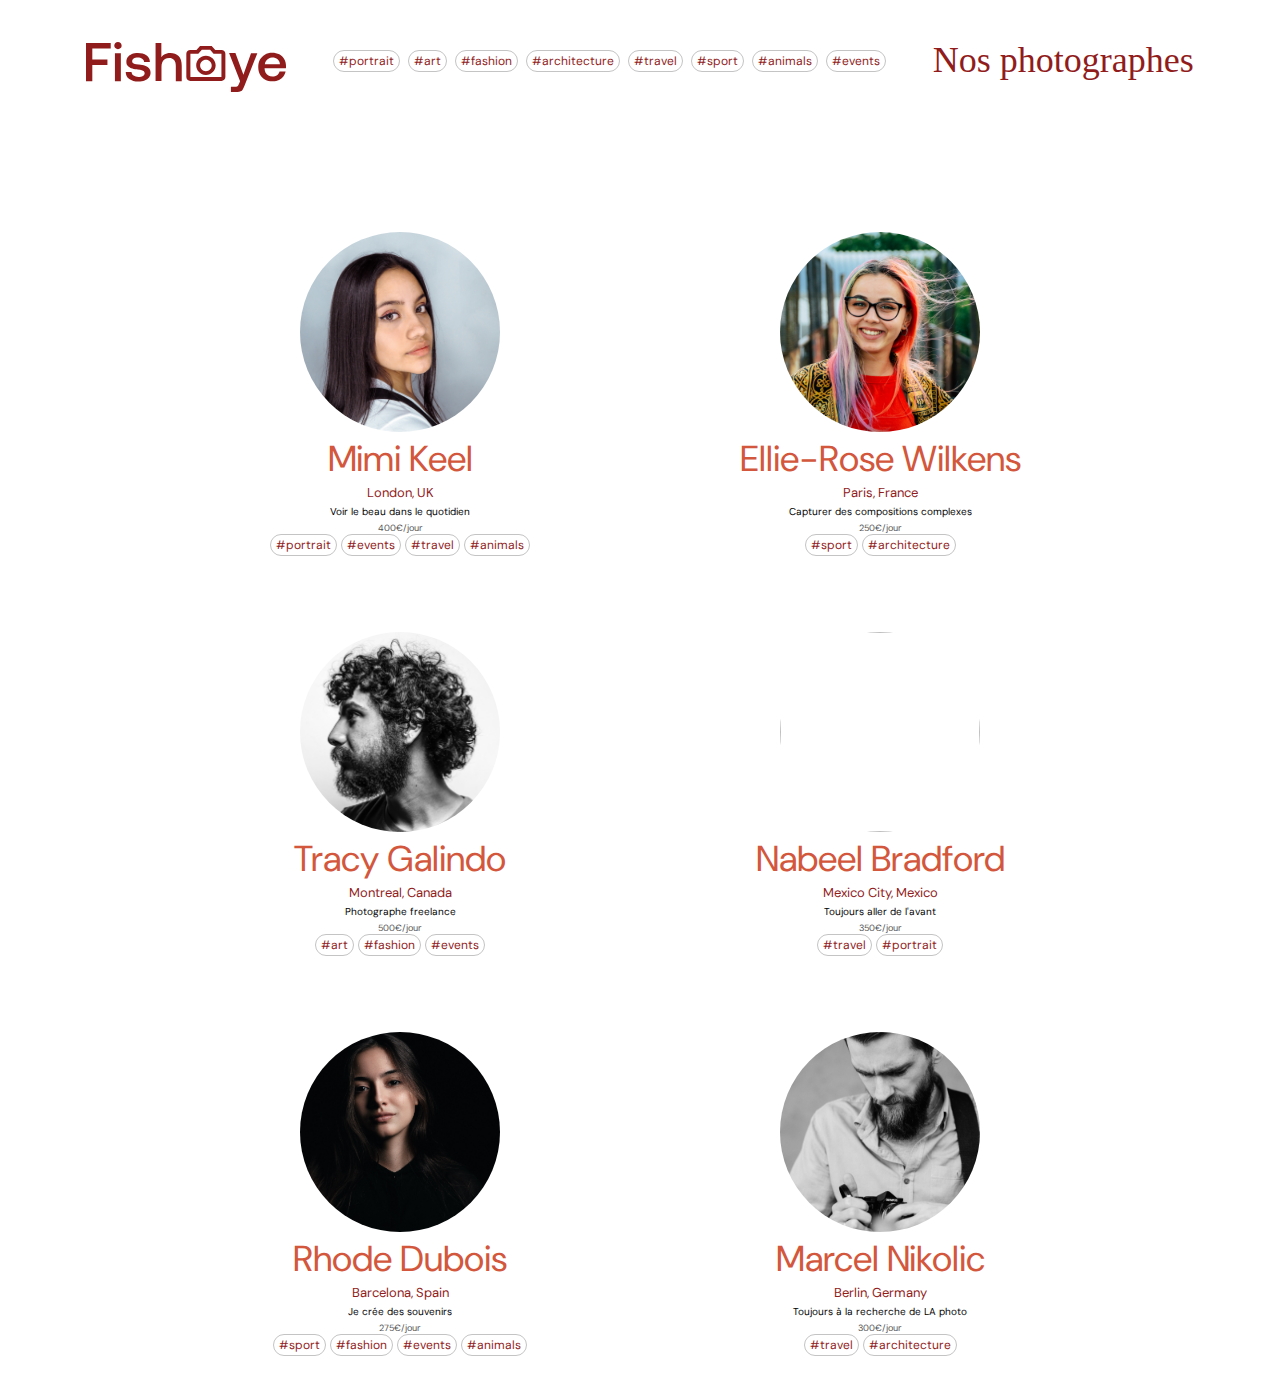
==== index.html @ f1482f27 "Ajout viewer" ====
<!DOCTYPE html>

<html>
  <head>
    <meta charset="utf-8" />
    <meta http-equiv="X-UA-Compatible" content="IE=edge" />
    <title>FishEye</title>
    <meta name="description" content="" />
    <meta
      name="viewport"
      content="user-scalable=no, initial-scale=1, maximum-scale=1, minimum-scale=1, width=device-width, height=device-height, target-densitydpi=device-dpi"
    />
    <link rel="preconnect" href="https://fonts.gstatic.com" />
    <link
      href="https://fonts.googleapis.com/css2?family=DM+Sans:ital,wght@0,400;0,700;1,400&display=swap"
      rel="stylesheet"
    />
    <link rel="stylesheet" href="style/style.css" />
    <link id="json" rel="json" href="data.json" />
    <script src="js/script.js"></script>
    <script type="text/javascript" src="js/scroll.js" async></script>
  </head>
  <body>
    <header>
      <a id="logo" href="index.html"><img src="img/logo.svg" alt="Logo" /></a>
      <nav aria-label="photographer categories" class="categories">
        <a href="#portrait" class="filters" value="portrait">#portrait</a>
        <a href="#art" class="filters" value="art">#art</a>
        <a href="#fashion" class="filters" value="fashion">#fashion</a>
        <a href="#architecture" class="filters" value="architecture"
          >#architecture</a
        >
        <a href="#travel" class="filters" value="travel">#travel</a>
        <a href="#sport" class="filters" value="sport">#sport</a>
        <a href="#animals" class="filters" value="animals">#animals</a>
        <a href="#events" class="filters" value="events">#events</a>
      </nav>
      <h1 id="title">Nos photographes</h1>
      <button id="return" class="return hidden" alt="Retour à l'accueil">
        Passer au contenu
      </button>
    </header>
    <main>
      <div id="resultDiv"></div>
    </main>
  </body>
</html>
---- style/style.css ----
html,
body,
div,
span,
applet,
object,
iframe,
h1,
h2,
h3,
h4,
h5,
h6,
p,
blockquote,
pre,
a,
abbr,
acronym,
address,
big,
cite,
code,
del,
dfn,
em,
img,
ins,
kbd,
q,
s,
samp,
small,
strike,
strong,
sub,
sup,
tt,
var,
b,
u,
i,
center,
dl,
dt,
dd,
ol,
ul,
li,
fieldset,
form,
label,
legend,
table,
caption,
tbody,
tfoot,
thead,
tr,
th,
td,
article,
aside,
canvas,
details,
embed,
figure,
figcaption,
footer,
header,
hgroup,
menu,
nav,
output,
ruby,
section,
summary,
time,
mark,
audio,
video {
  margin: 0;
  padding: 0;
  border: 0;
  font-size: 100%;
  font: inherit;
  vertical-align: baseline;
}

/* HTML5 display-role reset for older browsers */
article,
aside,
details,
figcaption,
figure,
footer,
header,
hgroup,
menu,
nav,
section {
  display: block;
}

body {
  line-height: 1;
}

ol,
ul {
  list-style: none;
}

blockquote,
q {
  quotes: none;
}

blockquote:before,
blockquote:after,
q:before,
q:after {
  content: "";
  content: none;
}

table {
  border-collapse: collapse;
  border-spacing: 0;
}

* {
  font-family: "DM Sans", sans-serif;
}

body {
  margin: 0;
}

header {
  display: flex;
  flex-wrap: wrap;
  height: 150px;
  justify-content: space-around;
  margin-top: 42px;
}

nav {
  line-height: 36px;
  align-items: center;
}

#return {
  height: fit-content;
  position: fixed;
  left: 50%;
  top: 50px;
  transform: translate(-50%, -50%);
  font-size: 25px;
  background: #db8876;
  color: black;
}
#return:hover {
  background: #911c1c;
}

button,
.btn-modal,
.btn-submit,
.filters {
  font-family: "DM Sans", sans-serif;
  cursor: pointer;
  color: #911c1c;
  background: none;
  border: 0.5px solid #c4c4c4;
  box-sizing: content-box;
  border-radius: 11px;
  margin: 2px;
  padding: 2px 5px;
  text-decoration: none;
  font-size: 12px;
}
button:hover, button:focus,
.btn-modal:hover,
.btn-submit:hover,
.btn-modal:focus,
.btn-submit:focus,
.filters:hover,
.filters:focus {
  color: #fafafa;
  background: #911c1c;
}

#title {
  color: #911c1c;
  font-size: 36px;
}

#resultDiv {
  display: flex;
  flex-wrap: wrap;
  justify-content: center;
  align-content: space-around;
}

.photographerCard {
  margin: 40px;
  display: flex;
  flex-direction: column;
  min-width: 400px;
  max-width: 500px;
  opacity: 1;
  -webkit-transition: opacity 0.4s ease-in;
  -moz-transition: opacity 0.4s ease-in;
  -o-transition: opacity 0.4s ease-in;
  transition: opacity 0.4s ease-in;
}
.photographerCard a {
  text-decoration: none;
  transition: all 400ms;
}
.photographerCard a:hover {
  filter: brightness(0.8);
}
.photographerCard a:hover img {
  transition: all 400ms;
  transform: scale(0.9);
}
.photographerCard * {
  text-align: center;
}
.photographerCard h2 {
  color: #d3573c;
  font-size: 36px;
  line-height: 47px;
}
.photographerCard p {
  font-size: 10px;
  line-height: 13px;
  margin: 2px;
}
.photographerCard p:first-of-type {
  color: #911c1c;
  font-size: 13px;
  line-height: 17px;
}
.photographerCard p:last-of-type {
  color: #525252;
  font-size: 9px;
  line-height: 12px;
}

.profilpic {
  width: 200px;
  height: 200px;
  object-fit: cover;
  border-radius: 50%;
}

.hideCard {
  opacity: 0;
  max-width: 0;
  min-width: 0;
  max-height: 0;
  margin: 0;
  z-index: -2;
  -webkit-transition: opacity 0.4s ease-in;
  -moz-transition: opacity 0.4s ease-in;
  -o-transition: opacity 0.4s ease-in;
  transition: opacity 0.4s ease-in;
}
.hideCard * {
  opacity: 0;
  max-width: 0;
  max-height: 0;
}

.hidden {
  display: none;
}

@media screen and (max-width: 480px) {
  #logo img {
    width: 150px;
    height: 37.5px;
    vertical-align: middle;
    line-height: 50px;
  }

  #title {
    font-size: 14px;
    vertical-align: middle;
    line-height: 50px;
  }

  nav {
    width: 90%;
    margin: auto;
    display: flex;
    flex-wrap: wrap;
    justify-content: center;
  }

  #removeFilters {
    top: 200px;
  }
}
@media screen and (max-width: 1057px) {
  #title {
    order: 1;
  }

  nav {
    order: 2;
  }

  .photographerCard {
    min-width: 200px;
  }
}
body {
  width: 90%;
  margin: auto;
}

#photographerHeader {
  justify-content: initial;
}

#profil {
  display: flex;
  justify-content: space-between;
  background-color: #fafafa;
  border-radius: 5px;
  padding: 25px;
  max-width: 1920px;
}

#description {
  min-width: 50%;
  display: flex;
  flex-direction: column;
  justify-content: space-between;
}
#description h3 {
  font-size: 24px;
  line-height: 31px;
  color: #911c1c;
}
#description h4 {
  font-size: 18px;
  line-height: 23px;
  color: #525252;
}

#contact {
  display: flex;
  justify-content: space-between;
}
#contact h1 {
  font-size: 64px;
  line-height: 83px;
  margin-right: 10px;
  color: #d3573c;
}

.btn-modal, .btn-submit,
select {
  min-width: 170px;
  height: 70px;
  justify-content: center;
  font-size: 20px;
  line-height: 26px;
  display: block;
  background-color: #911c1c;
  color: #fafafa;
  box-sizing: border-box;
  margin: 5px;
  border-radius: 5px;
}

select {
  padding: 15px;
  appearance: none;
  outline: none;
  border: none;
}

#trier {
  position: relative;
  display: flex;
  align-items: center;
  margin: 15px 0;
  width: fit-content;
}

#arrow {
  position: absolute;
  top: 34px;
  right: 25px;
}

.media {
  width: 350px;
  height: 300px;
  object-fit: cover;
  border-radius: 5px;
}

.mediaCard {
  display: flex;
  flex-direction: column;
  width: 350px;
  margin: 30px;
  cursor: pointer;
}

#photo {
  display: flex;
  flex-wrap: wrap;
}

.photoDescription {
  display: flex;
  flex-direction: row;
  justify-content: space-between;
}
.photoDescription * {
  color: #911c1c;
  font-size: 24px;
  line-height: 31px;
}

.likesCount {
  display: flex;
}

i {
  margin: 0 3px;
}

.hidden {
  display: none;
}

.contact-form {
  background: #db8876;
  padding: 1% 2%;
  border-radius: 5px;
  z-index: 50;
  position: absolute;
  top: 50%;
  left: 50%;
  transform: translate(-50%, -50%);
}
.contact-form h1 {
  font-size: 64px;
  line-height: 83px;
}

label {
  font-size: 36px;
  line-height: 47px;
}

input,
textarea {
  font-size: 36px;
  line-height: 47px;
}

.text-control {
  width: 600px;
  line-height: 48px;
}

#croix {
  text-decoration: none;
}

#close-modal {
  text-decoration: none;
  background: none;
  border: none;
  position: absolute;
  top: 25px;
  right: 25px;
}

.btn-submit {
  border: none;
  margin: 10px 0 20px 0;
}

#container {
  position: fixed;
  top: 0;
  left: 0;
  height: 100%;
  width: 100%;
  display: none;
}
#container img {
  cursor: pointer;
}
#container video {
  max-height: 80%;
  max-width: 80%;
}

#croixviewer,
#flechegauche,
#flechedroite {
  z-index: 999;
  color: red;
  position: fixed;
}

#croixviewer {
  top: 50px;
  right: 50px;
}

#flechegauche {
  top: 50%;
  left: 50px;
}

#flechedroite {
  top: 50%;
  right: 50px;
}

#container.active {
  display: flex;
  justify-content: center;
  align-items: center;
  background-color: white;
  width: 100%;
  height: 100%;
}

#viewer {
  display: flex;
  flex-direction: column;
  z-index: 100;
  margin: auto;
  max-width: 80%;
  justify-content: center;
  align-items: center;
}
#viewer img,
#viewer video {
  max-width: 80vh;
  max-height: 80vh;
  object-fit: cover;
  border-radius: 5px;
}
#viewer p {
  align-self: flex-start;
  font-size: 24px;
  line-height: 31px;
  color: #911c1c;
}

@media screen and (max-width: 1000px) {
  header {
    height: initial;
  }

  #profil {
    padding: 0;
    margin: 20px 0;
  }

  #contact h1 {
    font-size: 36px;
    line-height: initial;
  }

  #description h3,
#description h4 {
    font-size: 13px;
    line-height: 17px;
  }

  #btn-modal {
    position: fixed;
    left: 50%;
    bottom: 5%;
    transform: translate(-50%, -50%);
    font-size: 18px;
    height: initial;
  }

  .profilpic {
    width: 100px;
    height: 100px;
  }

  #tags {
    margin: 15px 0 0 0;
  }
  #tags a {
    font-size: 13px;
    line-height: 17px;
  }

  #trier {
    display: none;
  }

  .media {
    margin: 0;
    height: 190px;
    width: 100%;
  }

  #return {
    display: none;
  }

  .filters {
    font-size: 12px;
    line-height: 16px;
    padding: 0 5px;
  }
}

/*# sourceMappingURL=style.css.map */
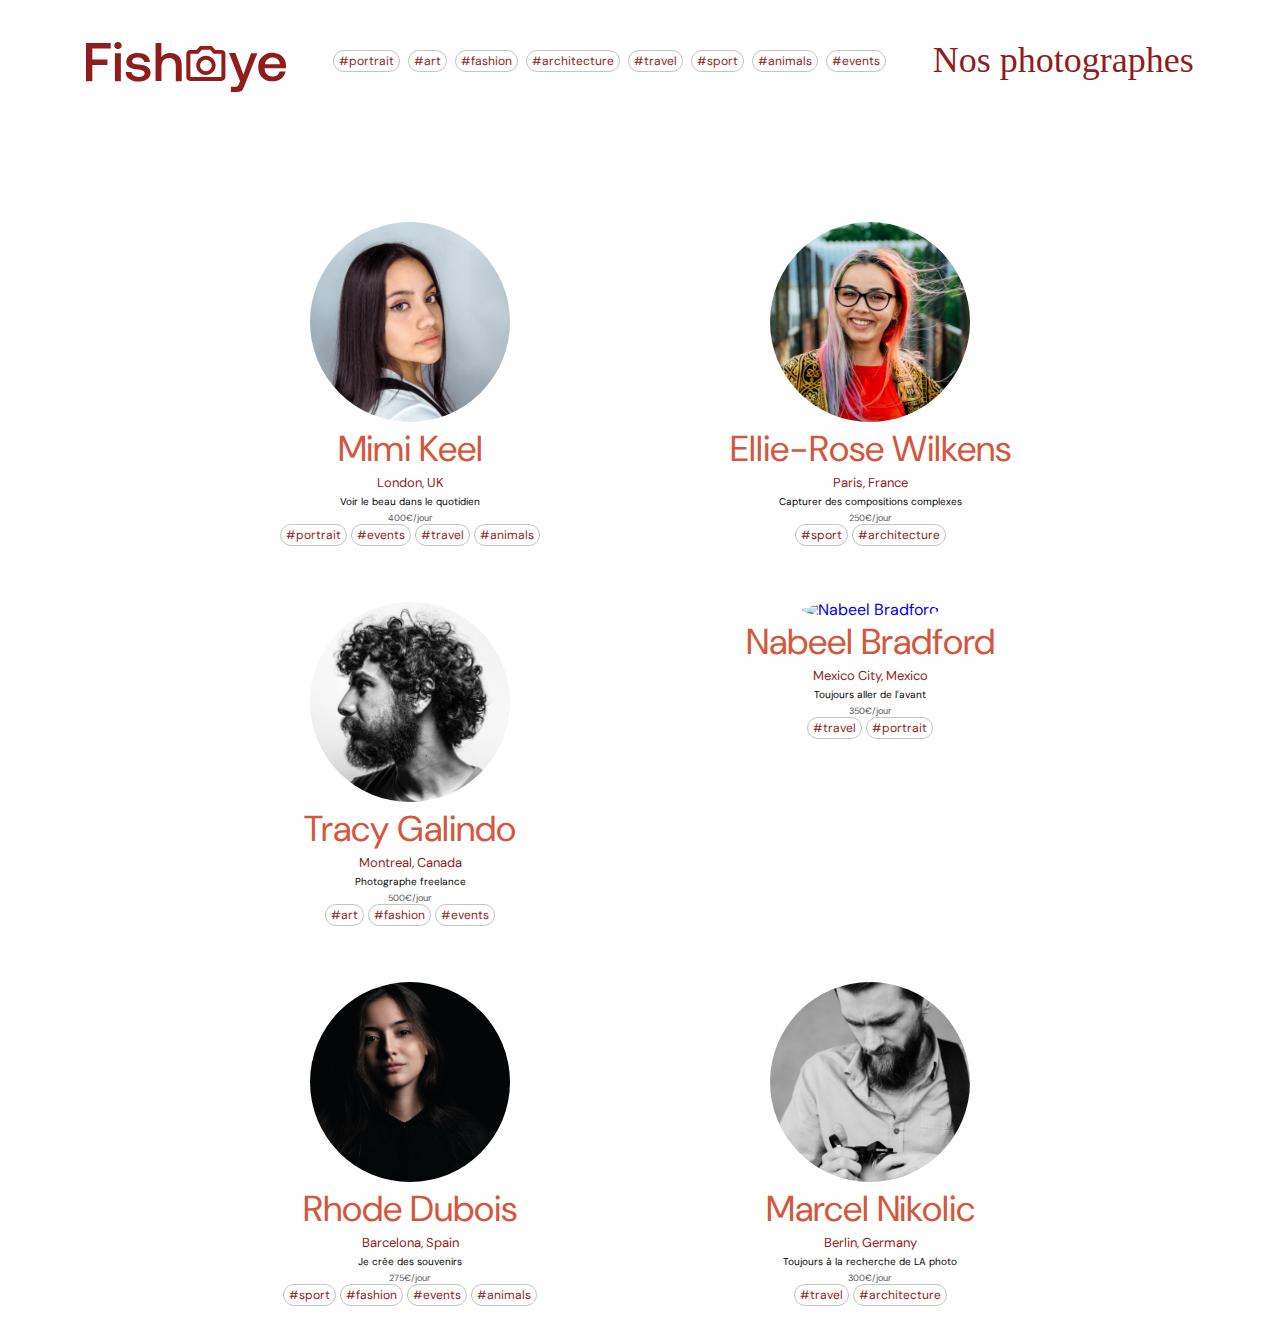
==== commit 937d988a: "ajout de l'accessibilité" ====
--- a/index.html
+++ b/index.html
@@ -1,8 +1,9 @@
 <!DOCTYPE html>
 
-<html>
+<html lang="FR">
   <head>
     <meta charset="utf-8" />
+
     <meta http-equiv="X-UA-Compatible" content="IE=edge" />
     <title>FishEye</title>
     <meta name="description" content="" />
--- a/style/style.css
+++ b/style/style.css
@@ -458,6 +458,13 @@
   line-height: 83px;
 }
 
+input,
+textarea {
+  border-radius: 5px;
+  padding: 10px;
+  border: none;
+}
+
 label {
   font-size: 36px;
   line-height: 47px;
@@ -511,7 +518,7 @@
 #croixviewer,
 #flechegauche,
 #flechedroite {
-  z-index: 999;
+  z-index: 9999;
   color: red;
   position: fixed;
 }
@@ -523,12 +530,12 @@
 
 #flechegauche {
   top: 50%;
-  left: 50px;
+  left: 75px;
 }
 
 #flechedroite {
   top: 50%;
-  right: 50px;
+  right: 75px;
 }
 
 #container.active {
@@ -551,7 +558,6 @@
 }
 #viewer img,
 #viewer video {
-  max-width: 80vh;
   max-height: 80vh;
   object-fit: cover;
   border-radius: 5px;
@@ -563,6 +569,40 @@
   color: #911c1c;
 }
 
+.footer {
+  position: fixed;
+  display: flex;
+  bottom: 0;
+  right: 15px;
+  background: #db8876;
+  border-radius: 5px 5px 0 0;
+  width: 370px;
+  justify-content: space-around;
+  padding: 15px;
+}
+.footer div {
+  display: flex;
+}
+.footer div p {
+  font-weight: 500;
+  font-size: 24px;
+  line-height: 31px;
+  text-align: right;
+}
+.footer p {
+  font-weight: 500;
+  font-size: 24px;
+  line-height: 31px;
+  text-align: right;
+}
+
+.loved i {
+  transition: all 400ms;
+  transform: scale(1.1);
+  color: green;
+  z-index: -1;
+}
+
 @media screen and (max-width: 1000px) {
   header {
     height: initial;
@@ -578,10 +618,38 @@
     line-height: initial;
   }
 
+  #description {
+    height: 154px;
+  }
   #description h3,
 #description h4 {
     font-size: 13px;
     line-height: 17px;
+  }
+
+  #profil .profilpic {
+    width: 100px;
+    height: 100px;
+  }
+
+  .mediaCard {
+    width: initial;
+    margin: 0;
+  }
+
+  .photoDescription p,
+.photoDescription i {
+    font-size: 14px;
+    line-height: 18px;
+    margin: 10px 2px;
+  }
+
+  .likesCount * {
+    font-weight: bold;
+  }
+
+  .footer {
+    display: none;
   }
 
   #btn-modal {
@@ -593,11 +661,6 @@
     height: initial;
   }
 
-  .profilpic {
-    width: 100px;
-    height: 100px;
-  }
-
   #tags {
     margin: 15px 0 0 0;
   }
@@ -625,6 +688,60 @@
     line-height: 16px;
     padding: 0 5px;
   }
+
+  #viewer img,
+#viewer video {
+    width: 95%;
+    height: auto;
+  }
+  #viewer p {
+    font-size: 14px;
+    line-height: 18px;
+    margin: 5px 2.5%;
+  }
+
+  #container,
+img {
+    width: 13px;
+    height: 13px;
+  }
+
+  #flechegauche {
+    left: 15px;
+  }
+
+  #flechedroite {
+    right: 15px;
+  }
+
+  .contact-form {
+    z-index: 999;
+    position: fixed;
+    width: 100%;
+    height: 100%;
+  }
+  .contact-form h1 {
+    width: 95%;
+    margin: 10px auto;
+    font-size: 36px;
+    line-height: 47px;
+  }
+
+  #close-modal {
+    position: fixed;
+  }
+
+  #reserve * {
+    width: 93%;
+    margin: 10px auto;
+    font-size: 24px;
+    line-height: 31px;
+  }
+
+  #btn-submit {
+    width: 170px;
+    height: 35px;
+  }
 }
 
 /*# sourceMappingURL=style.css.map */
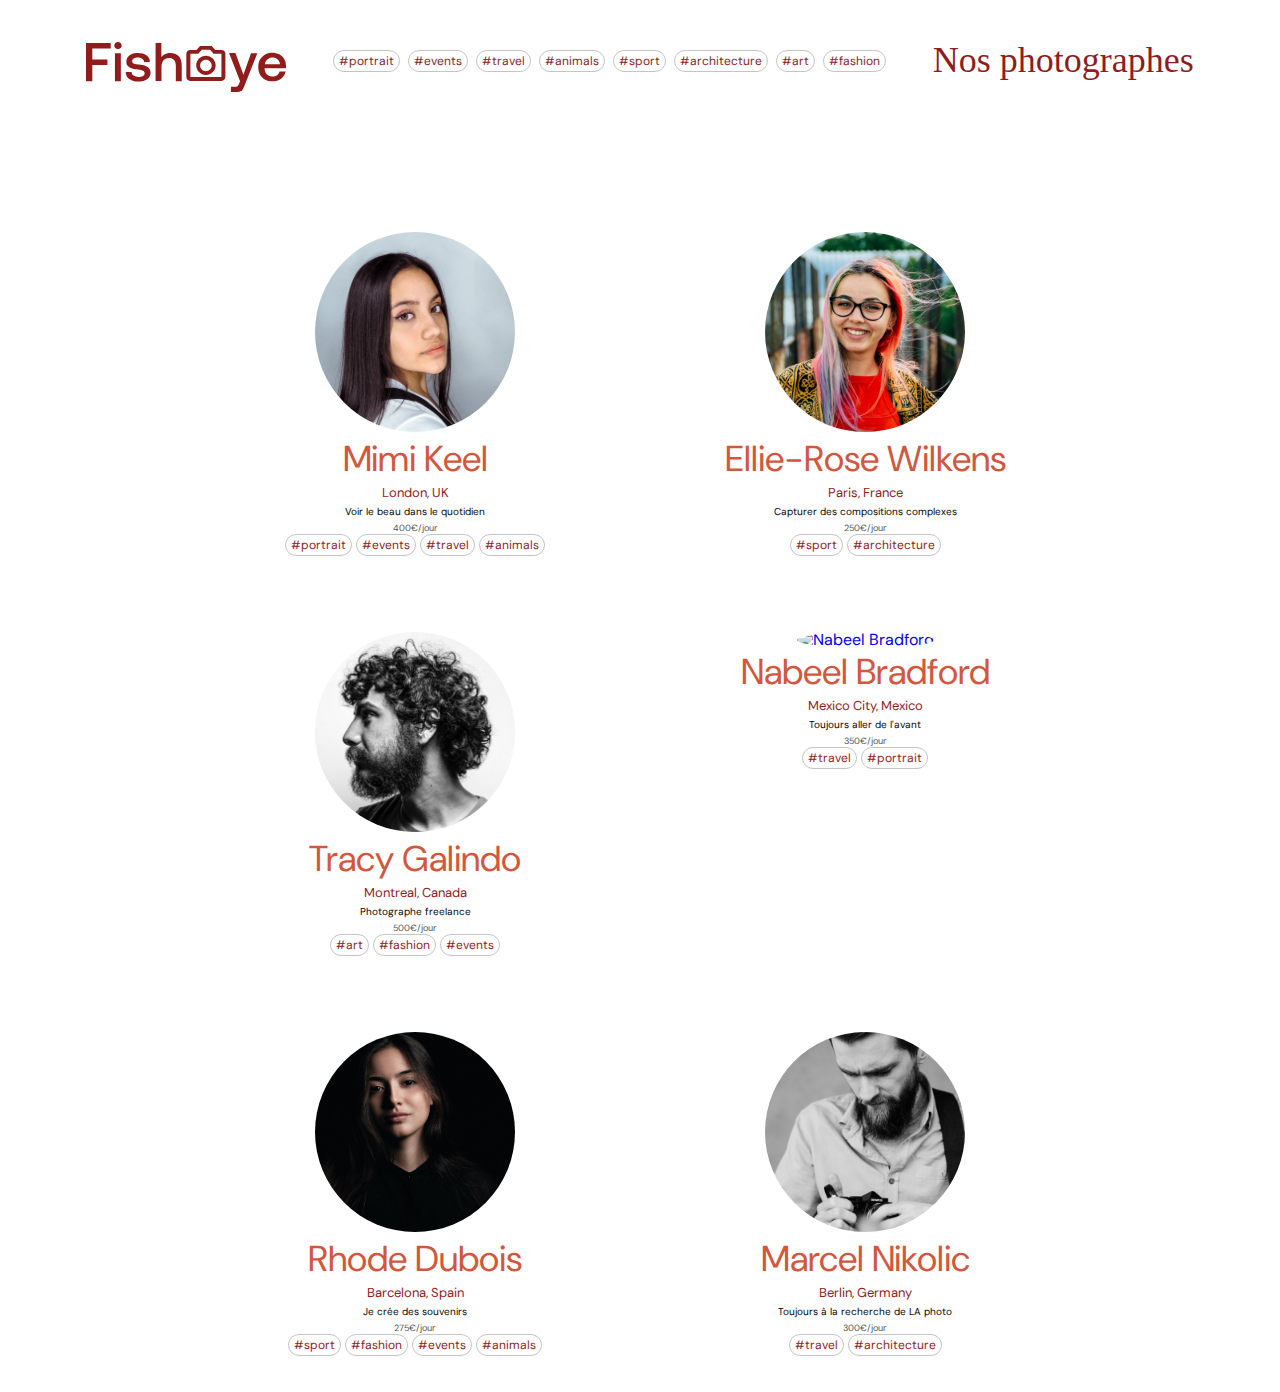
==== commit 6af93a3a: "Refonte complète du projet en OOP" ====
--- a/index.html
+++ b/index.html
@@ -18,31 +18,24 @@
     />
     <link rel="stylesheet" href="style/style.css" />
     <link id="json" rel="json" href="data.json" />
-    <script src="js/script.js"></script>
-    <script type="text/javascript" src="js/scroll.js" async></script>
+    <script type="text/javascript" src="js/filters.js"></script>
+    <script type="text/javascript" src="js/index.js"></script>
+    <script type="text/javascript" src="js/photographer.js"></script>
+    <script type="text/javascript" src="js/list.js"></script>
   </head>
   <body>
     <header>
-      <a id="logo" href="index.html"><img src="img/logo.svg" alt="Logo" /></a>
-      <nav aria-label="photographer categories" class="categories">
-        <a href="#portrait" class="filters" value="portrait">#portrait</a>
-        <a href="#art" class="filters" value="art">#art</a>
-        <a href="#fashion" class="filters" value="fashion">#fashion</a>
-        <a href="#architecture" class="filters" value="architecture"
-          >#architecture</a
-        >
-        <a href="#travel" class="filters" value="travel">#travel</a>
-        <a href="#sport" class="filters" value="sport">#sport</a>
-        <a href="#animals" class="filters" value="animals">#animals</a>
-        <a href="#events" class="filters" value="events">#events</a>
-      </nav>
+      <a id="logo" href="index.html"
+        ><img src="img/logo.svg" alt="FishEye Home Page"
+      /></a>
+      <nav aria-label="photographer categories" id="categories"></nav>
       <h1 id="title">Nos photographes</h1>
-      <button id="return" class="return hidden" alt="Retour à l'accueil">
+      <button id="return" class="return hidden" aria-label="Retour à l'accueil">
         Passer au contenu
       </button>
     </header>
     <main>
-      <div id="resultDiv"></div>
+      <div id="photographe"></div>
     </main>
   </body>
 </html>
--- a/style/style.css
+++ b/style/style.css
@@ -154,7 +154,7 @@
   height: fit-content;
   position: fixed;
   left: 50%;
-  top: 50px;
+  top: 25px;
   transform: translate(-50%, -50%);
   font-size: 25px;
   background: #db8876;
@@ -180,13 +180,8 @@
   text-decoration: none;
   font-size: 12px;
 }
-button:hover, button:focus,
-.btn-modal:hover,
-.btn-submit:hover,
-.btn-modal:focus,
-.btn-submit:focus,
-.filters:hover,
-.filters:focus {
+
+.filters-active {
   color: #fafafa;
   background: #911c1c;
 }
@@ -196,18 +191,22 @@
   font-size: 36px;
 }
 
-#resultDiv {
+#photographe {
   display: flex;
   flex-wrap: wrap;
   justify-content: center;
   align-content: space-around;
 }
 
+.masquer {
+  display: none;
+}
+
 .photographerCard {
   margin: 40px;
   display: flex;
   flex-direction: column;
-  min-width: 400px;
+  min-width: 370px;
   max-width: 500px;
   opacity: 1;
   -webkit-transition: opacity 0.4s ease-in;
@@ -228,6 +227,10 @@
 }
 .photographerCard * {
   text-align: center;
+}
+.photographerCard .filters:hover {
+  filter: brightness(0.6);
+  transition: all 400ms;
 }
 .photographerCard h2 {
   color: #d3573c;
@@ -308,6 +311,7 @@
 @media screen and (max-width: 1057px) {
   #title {
     order: 1;
+    font-family: "DM Sans", sans-serif;
   }
 
   nav {
@@ -362,6 +366,11 @@
   line-height: 83px;
   margin-right: 10px;
   color: #d3573c;
+}
+
+#return {
+  z-index: 998;
+  border-radius: 5px;
 }
 
 .btn-modal, .btn-submit,
@@ -386,18 +395,26 @@
   border: none;
 }
 
-#trier {
-  position: relative;
-  display: flex;
-  align-items: center;
-  margin: 15px 0;
-  width: fit-content;
+select:focus {
+  outline: 2px solid black;
 }
 
 #arrow {
   position: absolute;
   top: 34px;
   right: 25px;
+}
+
+option {
+  font-size: 20px;
+}
+
+#trier {
+  position: relative;
+  display: flex;
+  align-items: center;
+  margin: 15px 0;
+  width: fit-content;
 }
 
 .media {
@@ -415,7 +432,7 @@
   cursor: pointer;
 }
 
-#photo {
+#media {
   display: flex;
   flex-wrap: wrap;
 }
@@ -497,9 +514,11 @@
 .btn-submit {
   border: none;
   margin: 10px 0 20px 0;
+  z-index: 999;
 }
 
 #container {
+  z-index: 999;
   position: fixed;
   top: 0;
   left: 0;
@@ -633,8 +652,8 @@
   }
 
   .mediaCard {
-    width: initial;
-    margin: 0;
+    width: 100%;
+    margin: 10px 0;
   }
 
   .photoDescription p,
@@ -680,7 +699,7 @@
   }
 
   #return {
-    display: none;
+    font-size: 18px;
   }
 
   .filters {
@@ -733,7 +752,7 @@
 
   #reserve * {
     width: 93%;
-    margin: 10px auto;
+    margin: 7px auto;
     font-size: 24px;
     line-height: 31px;
   }
